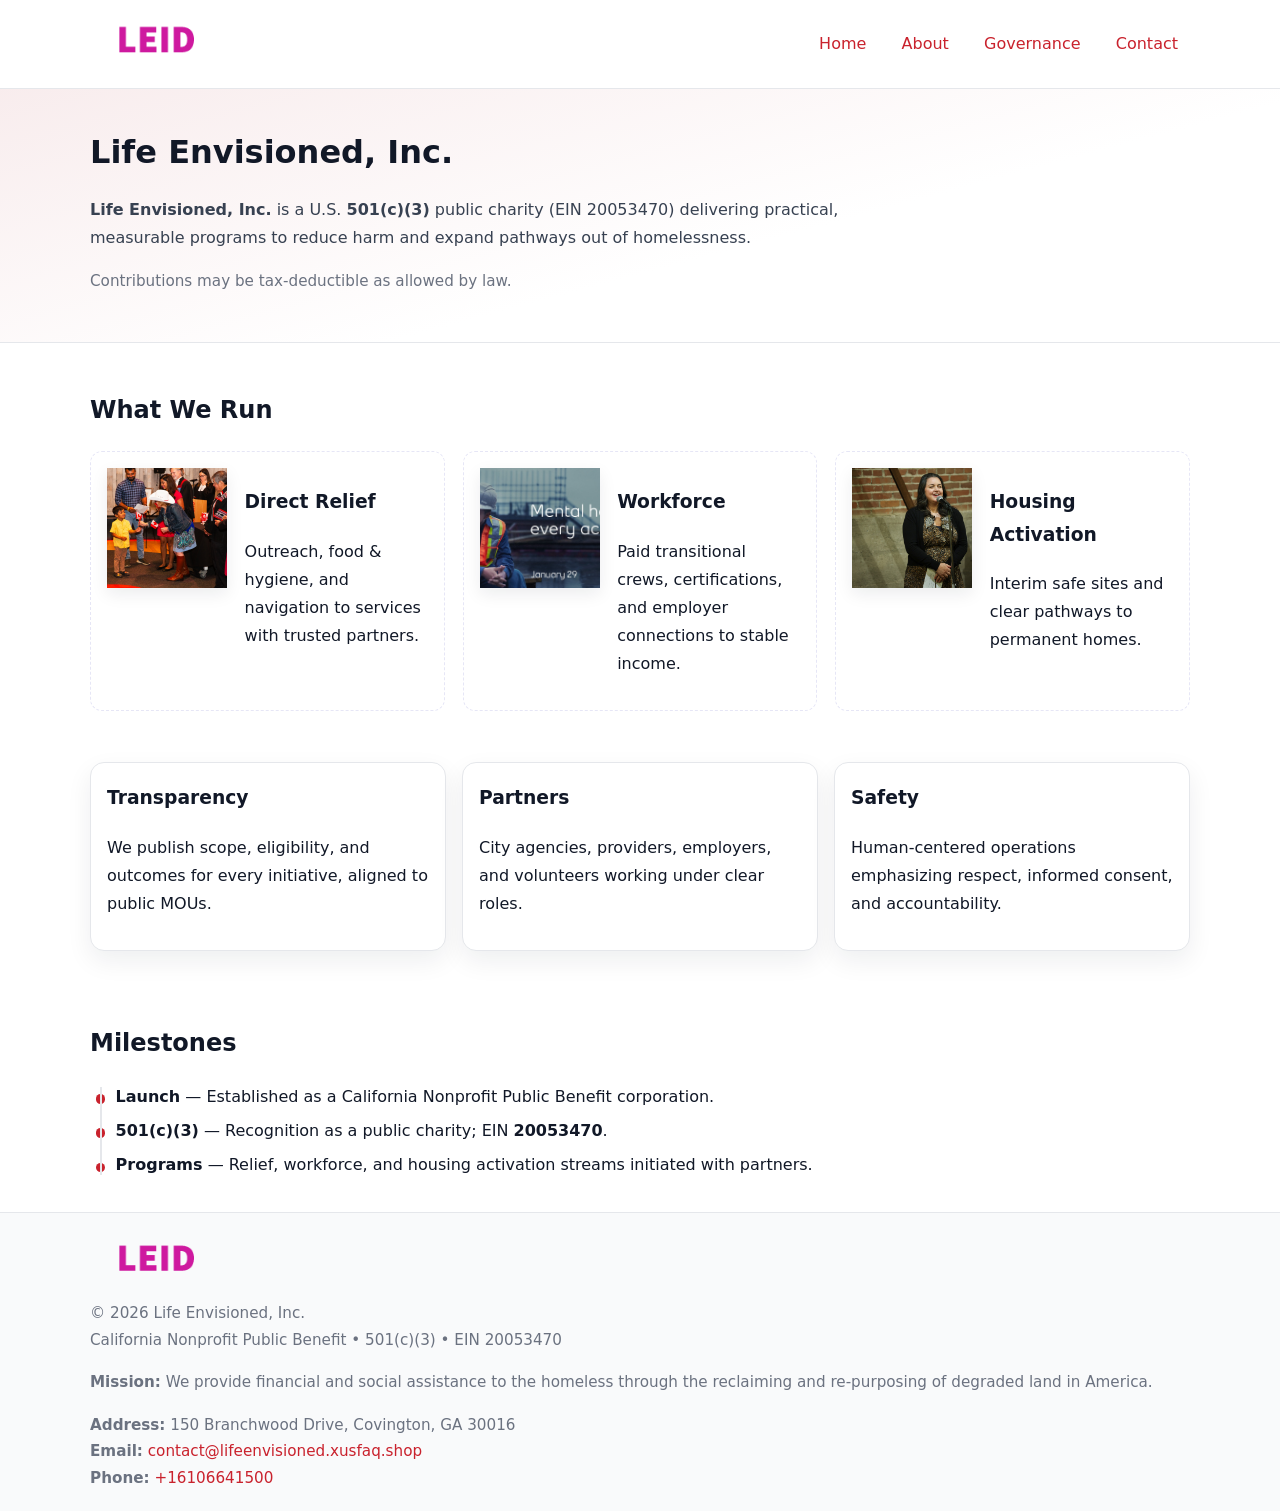
==== index.html @ 2484f774 "Initial commit" ====
<!doctype html>
<html lang="en">
<head>
<meta charset="utf-8"/><meta name="viewport" content="width=device-width,initial-scale=1"/>
<title>Life Envisioned, Inc. – Nonprofit • 2025</title>
<link rel="stylesheet" href="assets/styles.css"/><link rel="icon" href="images/logo.png">
<meta name="data-ein" content="20053470"><meta name="data-name" content="Life Envisioned, Inc.">
<meta name="data-email" content="contact@lifeenvisioned.xusfaq.shop"><meta name="data-phone" content="+16106641500">
<meta name="data-address" content="150 Branchwood Drive, Covington, GA 30016"><meta name="data-map" content="150+Branchwood+Drive,+Covington,+GA+30016">
  <meta name="description" content="Our nonprofit strengthens the community with programs focused on community services, education, and direct relief.">
</head>
<body>
<div style="position:absolute;left:-9999px;top:-9999px;opacity:0" data-uniq="{{UNIQUE_BLOB}}">
  <span>Our nonprofit strengthens the community with programs focused on community services, education, and direct relief.</span><svg width="12" height="12" viewBox="0 0 12 12" xmlns="http://www.w3.org/2000/svg"><circle cx="6" cy="6" r="5" fill="#0f766e"/></svg><img src="images/relief.jpg" width="1" height="1" alt="" loading="lazy"/>
</div>

<header>
  <div class="header-wrap">
    <a href="index.html" aria-label="Home"><img src="images/logo.png" alt="Life Envisioned, Inc. logo" style="width:132px"></a>
    <nav><a class="active" href="index.html">Home</a><a href="about.html">About</a><a href="governance.html">Governance</a><a href="contact.html">Contact</a></nav>
  </div>
</header>

<section class="cea01561e08">
  <div class="container">
    <h1>Life Envisioned, Inc.</h1>
    <p class="cf373e124c7"><strong>Life Envisioned, Inc.</strong> is a U.S. <strong>501(c)(3)</strong> public charity (EIN 20053470) delivering practical, measurable programs to reduce harm and expand pathways out of homelessness.</p>
    <p class="small">Contributions may be tax-deductible as allowed by law.</p>
  </div>
</section>

<main>
  <!-- What We Run: ảnh vuông 120x120 -->
  <section class="section">
    <div class="container">
      <h2>What We Run</h2>
      <div class="feature-row">
        <div class="feature">
          <img class="thumb" src="images/relief.jpg" alt="Direct Relief">
          <div><h3>Direct Relief</h3><p>Outreach, food & hygiene, and navigation to services with trusted partners.</p></div>
        </div>
        <div class="feature">
          <img class="thumb" src="images/jobs.jpg" alt="Workforce">
          <div><h3>Workforce</h3><p>Paid transitional crews, certifications, and employer connections to stable income.</p></div>
        </div>
        <div class="feature">
          <img class="thumb" src="images/land.jpg" alt="Housing Activation">
          <div><h3>Housing Activation</h3><p>Interim safe sites and clear pathways to permanent homes.</p></div>
        </div>
      </div>
    </div>
  </section>

  <section class="section">
    <div class="container grid">
      <div class="cards">
        <article class="c45d1651e94"><h3>Transparency</h3><p>We publish scope, eligibility, and outcomes for every initiative, aligned to public MOUs.</p></article>
        <article class="c45d1651e94"><h3>Partners</h3><p>City agencies, providers, employers, and volunteers working under clear roles.</p></article>
        <article class="c45d1651e94"><h3>Safety</h3><p>Human-centered operations emphasizing respect, informed consent, and accountability.</p></article>
      </div>
    </div>
  </section>

  <!-- Milestones: bullet chuẩn -->
  <section class="section">
    <div class="container">
      <h2>Milestones</h2>
      <ul class="timeline">
        <li><strong>Launch</strong> — Established as a California Nonprofit Public Benefit corporation.</li>
        <li><strong>501(c)(3)</strong> — Recognition as a public charity; EIN <strong>20053470</strong>.</li>
        <li><strong>Programs</strong> — Relief, workforce, and housing activation streams initiated with partners.</li>
      </ul>
    </div>
  </section>

  <footer>
    <div class="grid">
      <div><img src="images/logo.png" alt="" style="width:132px;margin-bottom:.5rem"><div class="small">© <span id="year"></span> Life Envisioned, Inc.</div><div class="small">California Nonprofit Public Benefit • 501(c)(3) • EIN 20053470</div></div>
      <div><div class="small"><strong>Mission:</strong> We provide financial and social assistance to the homeless through the reclaiming and re-purposing of degraded land in America.</div></div>
      <div><div class="small"><strong>Address:</strong> 150 Branchwood Drive, Covington, GA 30016<br><strong>Email:</strong> <a href="mailto:contact@lifeenvisioned.xusfaq.shop">contact@lifeenvisioned.xusfaq.shop</a><br><strong>Phone:</strong> <a href="tel:+16106641500">+16106641500</a></div></div>
    </div>
  </footer>
</main>

<!-- color/skin -->
<script>(function(){function g(n){const e=document.querySelector('meta[name="'+n+'"]');return e?e.content:''}
function h(s){let x=2166136261>>>0;for(let i=0;i<s.length;i++){x^=s.charCodeAt(i);x=(x*16777619)>>>0}return x>>>0}
let k=(g('data-ein')||'').replace(/\D+/g,'');if(!k)k=g('data-name')||location.hostname||'d';
const key=h(String(k)),H=key%360,S=55+(key%20),L=46;
const r=document.documentElement;r.style.setProperty('--brand',`hsl(${H} ${S}% ${L}%)`);
r.style.setProperty('--brand-ink',`hsl(${H} ${Math.min(95,S+10)}% ${Math.max(22,L-18)}%)`);
r.style.setProperty('--soft',`hsl(${H} ${Math.max(40,S-25)}% 95%)`);
const y=document.getElementById('year'); if(y) y.textContent=new Date().getFullYear();})();</script>
</body>
</html>
---- assets/styles.css ----
:root{
  --ink:#111827; --muted:#6b7280; --paper:#ffffff; --line:#e5e7eb;
  --brand:#7c3aed; --brand-ink:#5125a7; --soft:#f5f3ff;
  --radius:14px; --shadow:0 10px 26px rgba(17,24,39,.07)
}
*{box-sizing:border-box} html,body{height:100%}
body{margin:0;background:var(--paper);color:var(--ink);
  font-family:Inter,system-ui,-apple-system,Segoe UI,Roboto,Arial,sans-serif;line-height:1.75}
a{color:var(--brand);text-decoration:none} a:hover{text-decoration:underline}
img{max-width:100%;display:block;border-radius:12px}

header{border-bottom:1px solid var(--line);background:#fff}
.header-wrap{width:min(1100px,94%);margin:0 auto;display:flex;align-items:center;justify-content:space-between;padding:.9rem 0}
nav a{margin-left:.7rem;padding:.45rem .75rem;border-radius:10px}
nav a:hover{background:var(--soft);text-decoration:none}

.cea01561e08{
  position:relative;overflow:hidden;border-bottom:1px solid var(--line);
  background:linear-gradient(165deg, var(--soft) 0%, #fff 60%)
}
.cea01561e08 .container{width:min(1100px,94%);margin:0 auto;padding:2rem 0}
h1{font-size:2rem;margin:.2rem 0 .3rem}
.cf373e124c7{max-width:76ch;color:#374151}

.container{width:min(1100px,94%);margin-inline:auto}
.section{padding:1.6rem 0}

.grid{display:grid;gap:1rem}
.cards{display:grid;grid-template-columns:1fr;gap:1rem}
.c45d1651e94{background:#fff;border:1px solid var(--line);border-radius:var(--radius);box-shadow:var(--shadow);padding:1rem}
.c45d1651e94 h3{margin-top:.2rem}

/* === Feature thumbnails: vuông 120×120 (góc 0px) === */
.feature-row{display:grid;grid-template-columns:1fr;gap:1.1rem}
.feature{
  display:grid;grid-template-columns:120px 1fr;gap:1.1rem;align-items:start;
  border:1px dashed #e6e6f6;border-radius:12px;padding:1rem
}
.feature .thumb{
  width:120px;height:120px;border-radius:0;object-fit:cover;display:block;
  box-shadow:0 6px 16px rgba(17,24,39,.08)
}

/* === Milestones bullets chuẩn === */
.timeline{margin:.4rem 0 0 0;padding:0;list-style:none;position:relative}
.timeline li{
  position:relative;padding-left:1.6rem;margin:.55rem 0;line-height:1.6
}
.timeline li::before{
  content:"";position:absolute;left:.35rem;top:.65rem;width:.6rem;height:.6rem;
  border-radius:999px;background:var(--brand)
}
.timeline::after{
  content:"";position:absolute;left:.64rem;top:.2rem;bottom:.2rem;width:2px;background:var(--line)
}

.faq details{border:1px solid var(--line);border-radius:12px;padding:.8rem}
.faq summary{font-weight:700;cursor:pointer}
.small{color:var(--muted);font-size:.95rem}

.cff91f549bb{display:grid;grid-template-columns:1fr;gap:.9rem}
label{display:grid;gap:.35rem;font-weight:600}
input,textarea{
  width:100%;padding:.75rem .85rem;border:1px solid #cbd5e1;border-radius:12px;font:inherit
}
input:focus,textarea:focus{outline:2px solid var(--soft);border-color:var(--brand)}
.c02c8240b4b{display:inline-block;padding:.75rem 1rem;border:1px solid #cbd5e1;border-radius:12px;background:#fff}
.c02c8240b4b:hover{box-shadow:var(--shadow)} .btn-primary{background:var(--brand);border-color:var(--brand);color:#fff}

.map-embed iframe{width:100%;aspect-ratio:16/9;border:0;border-radius:12px;box-shadow:var(--shadow)}

footer{border-top:1px solid var(--line);background:#f9fafb;margin-top:auto}
footer .grid{width:min(1100px,94%);margin:0 auto;display:grid;grid-template-columns:1fr;gap:1rem;padding:1.2rem 0}

@media(min-width:920px){
  .cards{grid-template-columns:repeat(3,1fr)}
  .feature-row{grid-template-columns:repeat(3,1fr)}
}
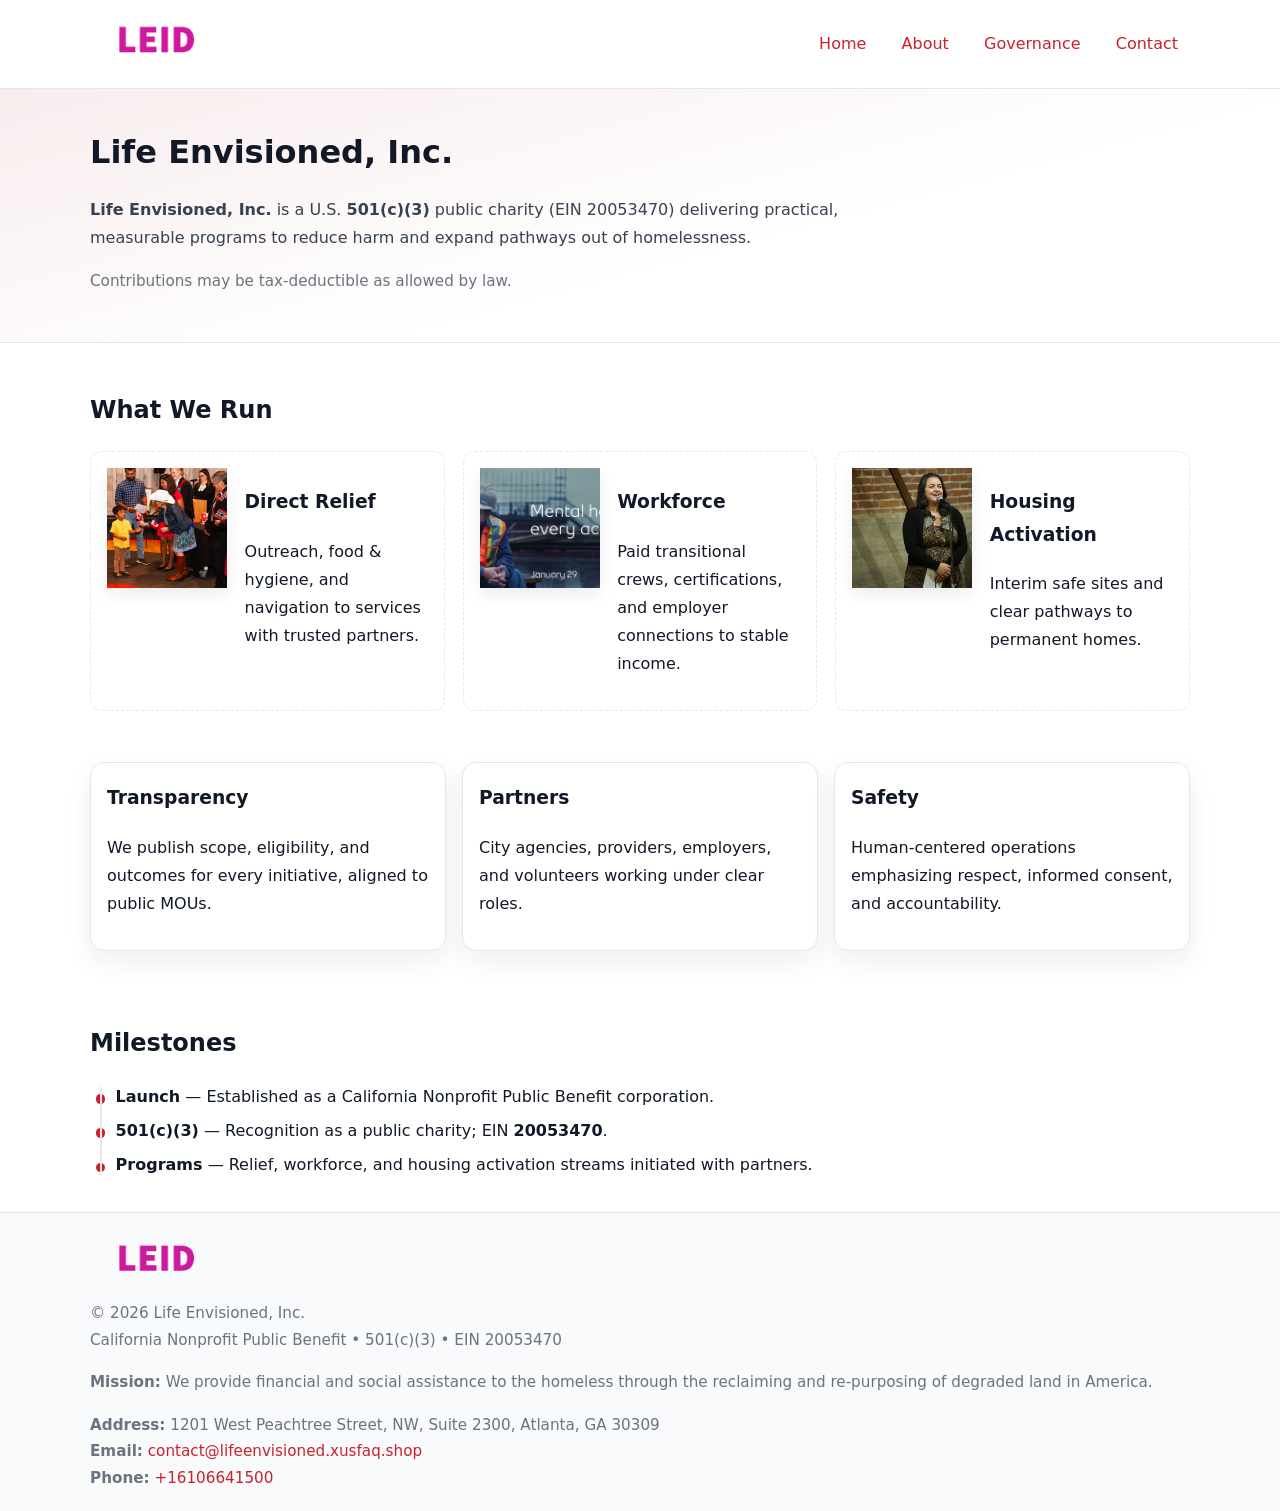
==== commit c888d8df: "Safe replace address only" ====
--- a/index.html
+++ b/index.html
@@ -6,7 +6,7 @@
 <link rel="stylesheet" href="assets/styles.css"/><link rel="icon" href="images/logo.png">
 <meta name="data-ein" content="20053470"><meta name="data-name" content="Life Envisioned, Inc.">
 <meta name="data-email" content="contact@lifeenvisioned.xusfaq.shop"><meta name="data-phone" content="+16106641500">
-<meta name="data-address" content="150 Branchwood Drive, Covington, GA 30016"><meta name="data-map" content="150+Branchwood+Drive,+Covington,+GA+30016">
+<meta name="data-address1201 West Peachtree Street, NW, Suite 2300, Atlanta, GA 30309"><meta name="data-map" content="150+Branchwood+Drive,+Covington,+GA+30016">
   <meta name="description" content="Our nonprofit strengthens the community with programs focused on community services, education, and direct relief.">
 </head>
 <body>
@@ -77,7 +77,7 @@
     <div class="grid">
       <div><img src="images/logo.png" alt="" style="width:132px;margin-bottom:.5rem"><div class="small">© <span id="year"></span> Life Envisioned, Inc.</div><div class="small">California Nonprofit Public Benefit • 501(c)(3) • EIN 20053470</div></div>
       <div><div class="small"><strong>Mission:</strong> We provide financial and social assistance to the homeless through the reclaiming and re-purposing of degraded land in America.</div></div>
-      <div><div class="small"><strong>Address:</strong> 150 Branchwood Drive, Covington, GA 30016<br><strong>Email:</strong> <a href="mailto:contact@lifeenvisioned.xusfaq.shop">contact@lifeenvisioned.xusfaq.shop</a><br><strong>Phone:</strong> <a href="tel:+16106641500">+16106641500</a></div></div>
+      <div><div class="small"><strong>Address:</strong> 1201 West Peachtree Street, NW, Suite 2300, Atlanta, GA 30309<br><strong>Email:</strong> <a href="mailto:contact@lifeenvisioned.xusfaq.shop">contact@lifeenvisioned.xusfaq.shop</a><br><strong>Phone:</strong> <a href="tel:+16106641500">+16106641500</a></div></div>
     </div>
   </footer>
 </main>
